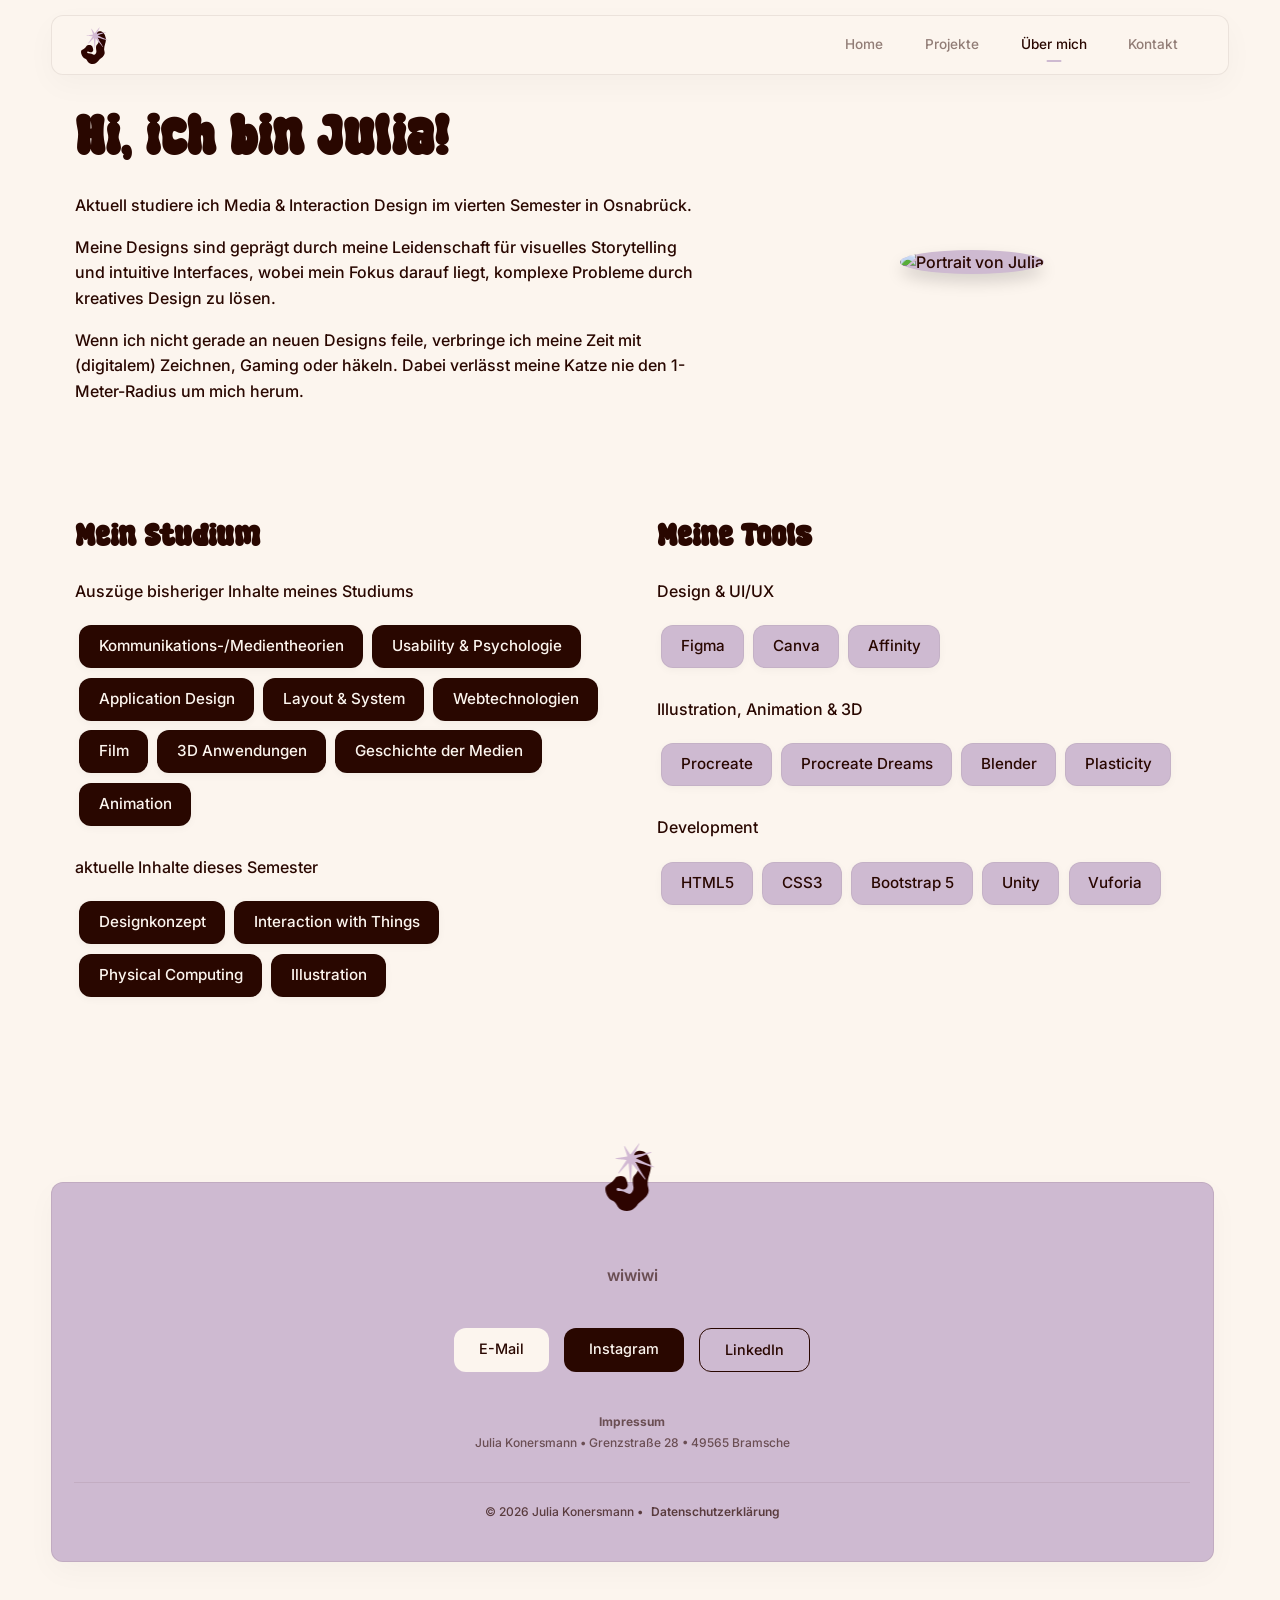
==== about.html @ 95a74a12 "first version portfolio" ====
<!DOCTYPE html>
<html lang="en">

<head>
    <meta charset="UTF-8">
    <meta name="viewport" content="width=device-width, initial-scale=1.0">
    <title>About – Julia</title>
    <link rel="icon" type="image/svg+xml" href="images/logo.svg">
    <link href="https://cdn.jsdelivr.net/npm/bootstrap@5.3.3/dist/css/bootstrap.min.css" rel="stylesheet">
    <link rel="stylesheet" href="css/styles.css">

</head>

<body>

    <nav class="navbar navbar-expand-lg fixed-top">
        <div class="container-fluid">
            <a class="navbar-brand" href="index.html">
                <img src="images/logo.svg" height="50" alt="Logo">
            </a>
            <button class="navbar-toggler" type="button" data-bs-toggle="collapse" data-bs-target="#navmenu">
                <span class="navbar-toggler-icon"></span>
            </button>
            <div class="collapse navbar-collapse" id="navmenu">
                <ul class="navbar-nav ms-auto">
                    <li class="nav-item"><a class="nav-link" href="index.html">Home</a></li>
                    <li class="nav-item"><a class="nav-link" href="projects.html">Projekte</a></li>
                    <li class="nav-item"><a class="nav-link active" href="about.html">Über mich</a></li>
                    <li class="nav-item"><a class="nav-link" href="contact.html">Kontakt</a></li>
                </ul>
            </div>
        </div>
    </nav>

    <section class="container py-5 mt-4">
        <div class="row align-items-center g-5">
            <div class="col-lg-7">
                <h1 class="display-4 mb-4">Hi, ich bin Julia!</h1>
                <p class="lead">Aktuell studiere ich Media & Interaction Design im vierten Semester in Osnabrück.</p>
                <p class="lead">Meine Designs sind geprägt durch meine Leidenschaft für visuelles
                    Storytelling und intuitive Interfaces, wobei mein Fokus darauf liegt, komplexe Probleme durch kreatives
                    Design zu lösen.
                <p class="lead">
                    Wenn ich nicht gerade an neuen Designs feile, verbringe ich meine Zeit mit (digitalem) Zeichnen,
                    Gaming oder
                    häkeln. Dabei verlässt meine Katze nie den 1-Meter-Radius um mich herum.
                </p>
            </div>
            <div class="col-lg-5 text-center">
                <img src="images/profile-placeholder.jpg" alt="Portrait von Julia"
                    class="img-fluid rounded-circle shadow"
                    style="max-width: 300px; aspect-ratio: 1/1; object-fit: cover; background-color: #CEBAD1;">
            </div>
        </div>
    </section>

    <section class="container py-5 mb-5">
        <div class="row g-5">
            <div class="col-lg-6">
                <h2 class="mb-4">Mein Studium</h2>
                <div class="mb-4">
                    <p class="section-description">Auszüge bisheriger Inhalte meines Studiums</p>
                    <div class="d-flex flex-wrap">
                        <span class="study-badge">Kommunikations-/Medientheorien</span>
                        <span class="study-badge">Usability & Psychologie</span>
                        <span class="study-badge">Application Design</span>
                        <span class="study-badge">Layout & System</span>
                        <span class="study-badge">Webtechnologien</span>
                        <span class="study-badge">Film</span>
                        <span class="study-badge">3D Anwendungen</span>
                        <span class="study-badge">Geschichte der Medien</span>
                        <span class="study-badge">Animation</span>
                    </div>
                </div>

                <div class="mb-4">
                    <p class="section-description">aktuelle Inhalte dieses Semester</p>
                    <div class="d-flex flex-wrap">
                        <span class="study-badge">Designkonzept</span>
                        <span class="study-badge">Interaction with Things</span>
                        <span class="study-badge">Physical Computing</span>
                        <span class="study-badge">Illustration</span>
                    </div>
                </div>
            </div>

            <div class="col-lg-6">
                <h2 class="mb-4">Meine Tools</h2>
                <div class="mb-4">
                    <p class="section-description">Design & UI/UX</p>
                    <div class="d-flex flex-wrap">
                        <span class="tool-badge">Figma</span>
                        <span class="tool-badge">Canva</span>
                        <span class="tool-badge">Affinity</span>
                    </div>
                </div>

                <div class="mb-4">
                    <p class="section-description">Illustration, Animation & 3D</p>
                    <div class="d-flex flex-wrap">
                        <span class="tool-badge">Procreate</span>
                        <span class="tool-badge">Procreate Dreams</span>
                        <span class="tool-badge">Blender</span>
                        <span class="tool-badge">Plasticity</span>
                    </div>
                </div>

                <div class="mb-4">
                    <p class="section-description">Development</p>
                    <div class="d-flex flex-wrap">
                        <span class="tool-badge">HTML5</span>
                        <span class="tool-badge">CSS3</span>
                        <span class="tool-badge">Bootstrap 5</span>
                        <span class="tool-badge">Unity</span>
                        <span class="tool-badge">Vuforia</span>
                    </div>
                </div>
            </div>

        </div>
    </section>

    <footer class="site-footer">
        <div class="container text-center">
            <div class="footer-logo-wrapper">
                <img src="images/logo.svg" class="footer-logo" alt="Logo">
            </div>
            <p class="footer-tagline">wiwiwi</p>

            <div class="footer-stamps justify-content-center">
                <a href="#" class="stamp-btn stamp-beige">E-Mail</a>
                <a href="#" class="stamp-btn stamp-dark">Instagram</a>
                <a href="#" class="stamp-btn stamp-outline">LinkedIn</a>
            </div>

            <div class="footer-mini-impressum">
                <p><strong>Impressum</strong></p>
                <p>Julia Konersmann • Grenzstraße 28 • 49565 Bramsche</p>
            </div>

            <div class="footer-info-bar">
                <div class="footer-copyright w-100">
                    © 2026 Julia Konersmann • <a href="datenschutz.html">Datenschutzerklärung</a>
                </div>
            </div>
        </div>
    </footer>

    <script src="https://cdn.jsdelivr.net/npm/bootstrap@5.3.3/dist/js/bootstrap.bundle.min.js"></script>
</body>

</html>
---- css/styles.css ----
/* ==========================================================================
   1. FONTS & UTILITIES
   ========================================================================== */

@font-face {
    font-family: 'Inter';
    src: url("../fonts/Inter/Inter-VariableFont_opsz\,wght.ttf");
    font-display: swap;
}

@font-face {
    font-family: 'Super Fashion';
    src: url("../fonts/SuperFashion.ttf");
    font-display: swap;
}

/* Hilfsklasse für bündige Bilder ohne Verzerrung */
.object-fit-cover {
    object-fit: cover;
}


/* ==========================================================================
   2. BASE & RESET
   ========================================================================== */

html {
    overflow-y: scroll;
    overflow-x: hidden;
    scrollbar-gutter: stable;
}

/* Page Layout: Footer bleibt unten, Grundeinstellungen */
body {
    margin: 0;
    padding: 0;
    padding-top: 30px;
    font-family: 'Inter', sans-serif;
    background-color: #FCF5EE;
    color: #290700;
    font-weight: 500;
    min-height: 100vh;
    display: flex;
    flex-direction: column;
}


/* ==========================================================================
   3. TYPOGRAFIE
   ========================================================================== */

/* Haupt-Überschriften in Super Fashion */
h1,
h2,
.display-3,
.display-4,
.hero-title,
.about-hero h1,
.contact-hero h1,
.projects-header h1 {
    font-family: 'Super Fashion', sans-serif;
    font-weight: 700;
    text-transform: none;
    margin-bottom: 1.5rem;
}

.about-hero h1,
.contact-hero h1,
.projects-header h1 {
    font-size: 3.5rem;
}

.hero-title {
    font-size: 4rem;
}

.hero-subtitle {
    margin-top: 1rem;
}

/* Zwischenüberschriften in Inter */
h3,
h4,
.card-title {
    font-family: 'Inter', sans-serif;
    font-weight: 700;
    margin-top: 1.5rem;
    /* Schön dicker Kontrast */
}

/* Fließtext-Optimierung */
p,
.nav-link {
    font-weight: 500;
    /* Medium statt Regular für den "Bold-Look" */
    line-height: 1.6;
}

/* Lead & Beschreibungen */
.lead,
.section-description {
    font-size: 1rem;
    font-weight: 500;
    line-height: 1.6;
    color: #290700;
    margin-bottom: 1rem;
}

/* Spezielles Styling für den Instagram-Link im Text */
.insta-link {
    color: #290700;
    text-decoration: none;
    font-weight: 700;
    border-bottom: 2px solid #CEBAD1;
    /* Ein dezenter lila Unterstrich */
    transition: all 0.3s ease;
}


/* ==========================================================================
   4. NAVBAR
   ========================================================================== */

/* Schlanke, schwebende Pille (Clean) */
.navbar {
    padding-top: 15px;
    background: none !important;
}

.navbar .container-fluid {
    max-width: 92%;
    background-color: #FCF5EE;
    backdrop-filter: blur(20px);
    -webkit-backdrop-filter: blur(20px);
    border-radius: 12px;
    padding: 0.3rem 1.8rem;
    border: 1px solid rgba(41, 7, 0, 0.08);
    box-shadow: 0 10px 30px rgba(0, 0, 0, 0.03);
}

/* Nav-Links */
.navbar-nav .nav-link {
    font-size: 0.85rem;
    color: #290700 !important;
    opacity: 0.5;
    margin: 0 0.8rem;
    position: relative;
    transition: opacity 0.3s ease;
}

/* Underline Effekt */
.navbar-nav .nav-link::after {
    content: '';
    position: absolute;
    bottom: 2px;
    left: 50%;
    width: 0;
    height: 2px;
    background-color: #CEBAD1;
    transition: all 0.3s ease;
    transform: translateX(-50%);
    border-radius: 10px;
}

.navbar .nav-link:hover::after,
.navbar .nav-link.active::after {
    width: 15px;
}

.navbar .nav-link:hover,
.navbar .nav-link.active {
    opacity: 1;
}

/* Logo Navbar */
.navbar-brand img {
    height: 38px;
    width: auto;
    transition: transform 0.4s cubic-bezier(0.175, 0.885, 0.32, 1.275);
}

.navbar-brand:hover img {
    transform: scale(1.1) rotate(-5deg);
}

/* Mobile Navbar Optimierung */
@media (max-width: 991px) {
    .navbar-toggler {
        border: none;
    }

    .navbar-toggler:focus {
        box-shadow: none;
    }

    .navbar-nav {
        margin-top: 10px;
    }

    .navbar-nav .nav-link {
        text-align: left;
    }

    .navbar-nav .nav-link::after {
        left: 0;
        transform: none;
        /* Hebt das translateX auf */
    }
}


/* ==========================================================================
   5. LAYOUT SECTIONS (Hero & Layouts)
   ========================================================================== */

/* Standard Hero / Full Screen Section */
.hero,
.about-hero,
.contact-hero {
    min-height: 100vh;
    padding-top: 100px;
    display: flex;
    justify-content: center;
    align-items: center;
    margin: 0;
    padding: 0;
}

.hero .container,
.about-hero .container,
.contact-hero .container {
    width: 100%;
    max-width: 1200px;
    padding: 0 20px;
    text-align: center;
}

.hero-animation {
    width: 60%;
    max-width: 60%;
    margin-top: 2rem;
}

/* Hero Video-Text-Side-By-Side */
.hero-vertical-layout {
    min-height: 100vh;
    background-color: #FCF5EE;
    display: flex;
    flex-direction: column;
}

.hero-video-contain {
    width: 100%;
    height: auto;
    max-height: 70vh;
    object-fit: contain;
    border-radius: 20px;
    display: block;
}

.slide-in-right-delayed {
    padding-bottom: 20px;
    /* Richtet den Block optisch an der Videounterkante aus */
}

@media (max-width: 991px) {
    .hero-video-contain {
        max-height: 45vh;
        margin-bottom: 2rem;
    }

    .slide-in-right-delayed {
        padding-bottom: 0;
    }
}


/* ==========================================================================
   6. COMPONENTS (Cards, Badges, Carousel)
   ========================================================================== */

/* --- Project Cards (Standard) --- */
.project-card {
    height: 100%;
    display: flex;
    flex-direction: column;
    background-color: #CEBAD1;
    color: #290700;
    transition: transform 0.3s ease;
    border: none;
    box-shadow: 0 10px 30px rgba(0, 0, 0, 0.05);
    overflow: hidden;
    position: relative;
    border-radius: 12px;
}

.project-card:hover {
    transform: translateY(-10px);
}

.card-image-wrapper {
    position: relative;
    width: 100%;
    padding-top: 0;
    overflow: hidden;
}

.card-image-wrapper img {
    position: absolute;
    top: 0;
    left: 0;
    width: 100%;
    height: 100%;
    object-fit: cover;
    transition: opacity 0.5s ease-in-out;
}

.image-final {
    z-index: 2;
    opacity: 1;
}

.image-sketch {
    z-index: 1;
}

.project-card:hover .image-final {
    opacity: 0;
}

.stretched-link::after {
    position: absolute;
    top: 0;
    right: 0;
    bottom: 0;
    left: 0;
    z-index: 10;
    content: "";
}

/* --- Badges --- */
.tool-badge,
.study-badge {
    font-size: 0.95rem;
    font-weight: 500;
    padding: 0.6em 1.2em;
    margin: 0.3rem;
    display: inline-block;
    border-radius: 12px;
    border: 1px solid rgba(0, 0, 0, 0.05);
    box-shadow: 0 2px 8px rgba(0, 0, 0, 0.04);
    text-decoration: none;
}

.tool-badge {
    background-color: #CEBAD1;
    color: #290700;
}

.study-badge {
    background-color: #290700;
    color: #FCF5EE;
}

/* --- Compact Project Layout --- */
.project-detail-layout {
    background-color: #FCF5EE;
    min-height: 100vh;
}

.video-container-compact {
    max-width: 100%;
    border-radius: 20px;
    overflow: hidden;
    box-shadow: 0 10px 30px rgba(0, 0, 0, 0.05);
}

.process-side-img {
    transition: transform 0.3s ease;
}

.process-side-img img {
    display: block;
}

/* --- Carousel --- */
.carousel-fixed-height {
    height: 550px;
}

.carousel-indicators [data-bs-target] {
    width: 10px;
    height: 10px;
    border-radius: 50%;
    background-color: #fff;
    border: 1px solid rgba(0, 0, 0, 0.2);
    margin: 0 4px;
}

.carousel-control-prev,
.carousel-control-next {
    width: 10%;
    /* Schmalere Klickbereiche */
}

#designCarousel .carousel-inner {
    height: 100%;
    background-image: url("../images/readingBackground.png");
    background-size: cover;
    background-position: center;
    background-repeat: no-repeat;
    background-color: transparent;
}

.carousel-item img {
    height: 100% !important;
    object-fit: cover;
}

#carouselTextDisplay {
    transition: opacity 0.3s ease-in-out;
    min-height: 80px;
}

/* Carousel & Side Images Mobile Optimierung */
@media (max-width: 991.98px)
{
    .col-lg-5 .carousel-fixed-height {
        height: auto !important;;
    }

    .process-side-img {
        height: 350px !important;
        width: 100%;
    }

    #designCarousel {
        height: 350px !important;
        margin-bottom: 10px;
    }

    .process-side-img {
        height: 250px;
    }
}


/* ==========================================================================
   7. BENTO BOX GRID SYSTEM
   ========================================================================== */

.bento-grid {
    display: grid;
    grid-template-columns: repeat(4, 1fr);
    grid-auto-rows: 280px;
    gap: 1.5rem;
    grid-auto-flow: dense;
}

.bento-item .project-card {
    height: 100%;
    display: flex;
    flex-direction: column;
}

/* Slim Text Boxes */
.bento-item .card-body {
    flex: 0 0 75px !important;
    padding: 8px 15px !important;
    display: flex;
    flex-direction: column;
    justify-content: center;
    background-color: #CEBAD1;
    overflow: hidden;
}

.bento-item .card-title {
    font-family: 'Inter', sans-serif;
    font-weight: 700;
    font-size: 0.95rem;
    color: #290700;
    margin: 0 !important;
    line-height: 1.2;
}

.bento-item .card-text {
    font-family: 'Inter', sans-serif;
    font-size: 0.85rem !important;
    font-weight: 500 !important;
    line-height: 1.2 !important;
    color: #290700 !important;
    margin: 0 !important;
    white-space: nowrap;
    overflow: hidden;
    text-overflow: ellipsis;
}

.bento-item .card-image-wrapper {
    padding-top: 0 !important;
    flex-grow: 1;
    position: relative;
    width: 100%;
}

.bento-item .card-image-wrapper img {
    position: absolute;
    top: 0;
    left: 0;
    width: 100%;
    height: 100%;
    object-fit: cover;
}

/* Bento Größen */
.bento-large {
    grid-column: span 2;
    grid-row: span 2;
}

.bento-wide {
    grid-column: span 2;
    grid-row: span 1;
}

.bento-tall {
    grid-column: span 1;
    grid-row: span 2;
}

/* Doodle Boxen */
/* Bento Pattern Boxen (ersetzt die Doodle Boxen) */
.bento-pattern {
    background-color: transparent;
    /* Dein neues, großes Bild */
    background-image: url('../images/doodlesHUGE.png');
    
    /* FIXIERT das Bild am Viewport (das Fenster-Gefühl) */
    background-attachment: fixed;
    
    /* SORGT DAFÜR, dass das Bild den kompletten Hintergrund ausfüllt */
    background-size: cover; 
    
    /* KEINE WIEDERHOLUNG */
    background-repeat: no-repeat;
    
    /* Positionierung */
    background-position: center center;

    border-radius: 12px;
    border: none !important;
}

/* Pixel-Art Schärfe-Einstellungen */ 
.pixel-art-img {
    image-rendering: pixelated;     /* Scharfe Kanten für Chrome, Edge, Safari */
    image-rendering: crisp-edges;    /* Scharfe Kanten für Firefox */
}

/* Bento Responsive (Tablet & Handy) */
@media (max-width: 991px) {
    .bento-grid {
        grid-template-columns: repeat(2, 1fr);
        grid-auto-rows: 250px;
        gap: 1rem;
    }

    .bento-wide {
        grid-column: span 2;
    }
}

@media (max-width: 767px) {
    .bento-grid {
        grid-template-columns: 1fr;
        grid-auto-rows: auto;
        gap: 1.5rem;
    }

    .bento-large,
    .bento-wide,
    .bento-tall {
        grid-column: span 1 !important;
        grid-row: auto !important;
    }

    .bento-item {
        height: 400px;
    }

    .bento-item .project-card {
        height: 100%;
        display: flex;
        flex-direction: column;
    }

    .bento-item .card-image-wrapper {
        flex: 1;
        min-height: 325px;
        position: relative;
    }

    .bento-item .card-body {
        flex: 0 0 75px !important;
    }

    .bento-doodle {
        height: 200px !important;
        min-height: 200px;
    }
}


/* ==========================================================================
   8. FOOTER
   ========================================================================== */

.site-footer {
    width: 92%;
    margin: 60px auto 40px auto;
    background-color: #CEBAD1;
    padding: 80px 0 40px;
    color: #290700;
    border-radius: 12px;
    border: 1px solid rgba(41, 7, 0, 0.08);
    box-shadow: 0 10px 30px rgba(0, 0, 0, 0.03);
    position: relative;
    display: block;
}

/* Footer Logo Wrapper (mit Perspektive für Rendering) */
.footer-logo-wrapper {
    position: absolute;
    top: 0;
    left: 50%;
    transform: translate(-50%, -60%);
    z-index: 10;
}

.footer-logo {
    height: 70px;
    width: auto;
    transition: transform 0.4s cubic-bezier(0.175, 0.885, 0.32, 1.275), filter 0s;
    will-change: transform;
}

.footer-logo:hover {
    transform: scale(1.1) rotate(-5deg);
}

.footer-tagline {
    font-weight: 600;
    opacity: 0.6;
    margin-bottom: 40px;
}

.footer-stamps {
    display: flex;
    justify-content: center;
    gap: 15px;
    /* Duplikat aufgelöst */
    margin-bottom: 40px;
}

.stamp-btn {
    padding: 10px 25px;
    font-weight: 500;
    text-decoration: none;
    font-size: 0.9rem;
    transition: transform 0.3s ease;
    border-radius: 12px;
}

.stamp-btn:hover {
    transform: translateY(-3px);
}

.stamp-beige {
    background-color: #FCF5EE;
    color: #290700;
}

.stamp-dark {
    background-color: #290700;
    color: #FCF5EE;
}

.stamp-outline {
    border: 1.5px solid #290700;
    color: #290700;
}

.footer-mini-impressum {
    font-size: 0.75rem;
    opacity: 0.6;
    margin-bottom: 30px;
    line-height: 1.4;
}

.footer-mini-impressum p {
    margin-bottom: 2px;
}

.footer-address p {
    font-size: 0.9rem;
    margin-bottom: 0;
    font-weight: 500;
}

.footer-address a:hover {
    opacity: 1 !important;
}

.footer-info-bar {
    border-top: 1px solid rgba(41, 7, 0, 0.1);
    padding-top: 20px;
    font-size: 0.75rem;
    opacity: 0.7;
    display: flex;
    justify-content: center;
}

.footer-info-bar a,
.footer-legal a {
    color: #290700;
    text-decoration: none;
    font-weight: 600;
}

.footer-info-bar a {
    margin-left: 5px;
}

.footer-legal a {
    margin-left: 15px;
}

.footer-info-bar a:hover {
    text-decoration: underline;
}

.status-dot {
    width: 8px;
    height: 8px;
    background-color: #28a745;
    border-radius: 50%;
    display: inline-block;
    margin-right: 5px;
    animation: pulse 2s infinite;
}


/* ==========================================================================
   9. ANIMATIONS & KEYFRAMES
   ========================================================================== */

.slide-in-left {
    animation: slideInLeft 1.2s cubic-bezier(0.16, 1, 0.3, 1) 0.2s both;
}

.slide-in-right-delayed {
    animation: slideInRight 1.2s cubic-bezier(0.16, 1, 0.3, 1) 0.8s both;
}

@keyframes slideInLeft {
    0% {
        transform: translateX(-30px);
        opacity: 0;
    }

    100% {
        transform: translateX(0);
        opacity: 1;
    }
}

@keyframes slideInRight {
    0% {
        transform: translateX(30px);
        opacity: 0;
    }

    100% {
        transform: translateX(0);
        opacity: 1;
    }
}

@keyframes pulse {
    0% {
        transform: scale(0.95);
        box-shadow: 0 0 0 0 rgba(40, 167, 69, 0.5);
    }

    70% {
        transform: scale(1);
        box-shadow: 0 0 0 5px rgba(40, 167, 69, 0);
    }

    100% {
        transform: scale(0.95);
        box-shadow: 0 0 0 0 rgba(40, 167, 69, 0);
    }
}
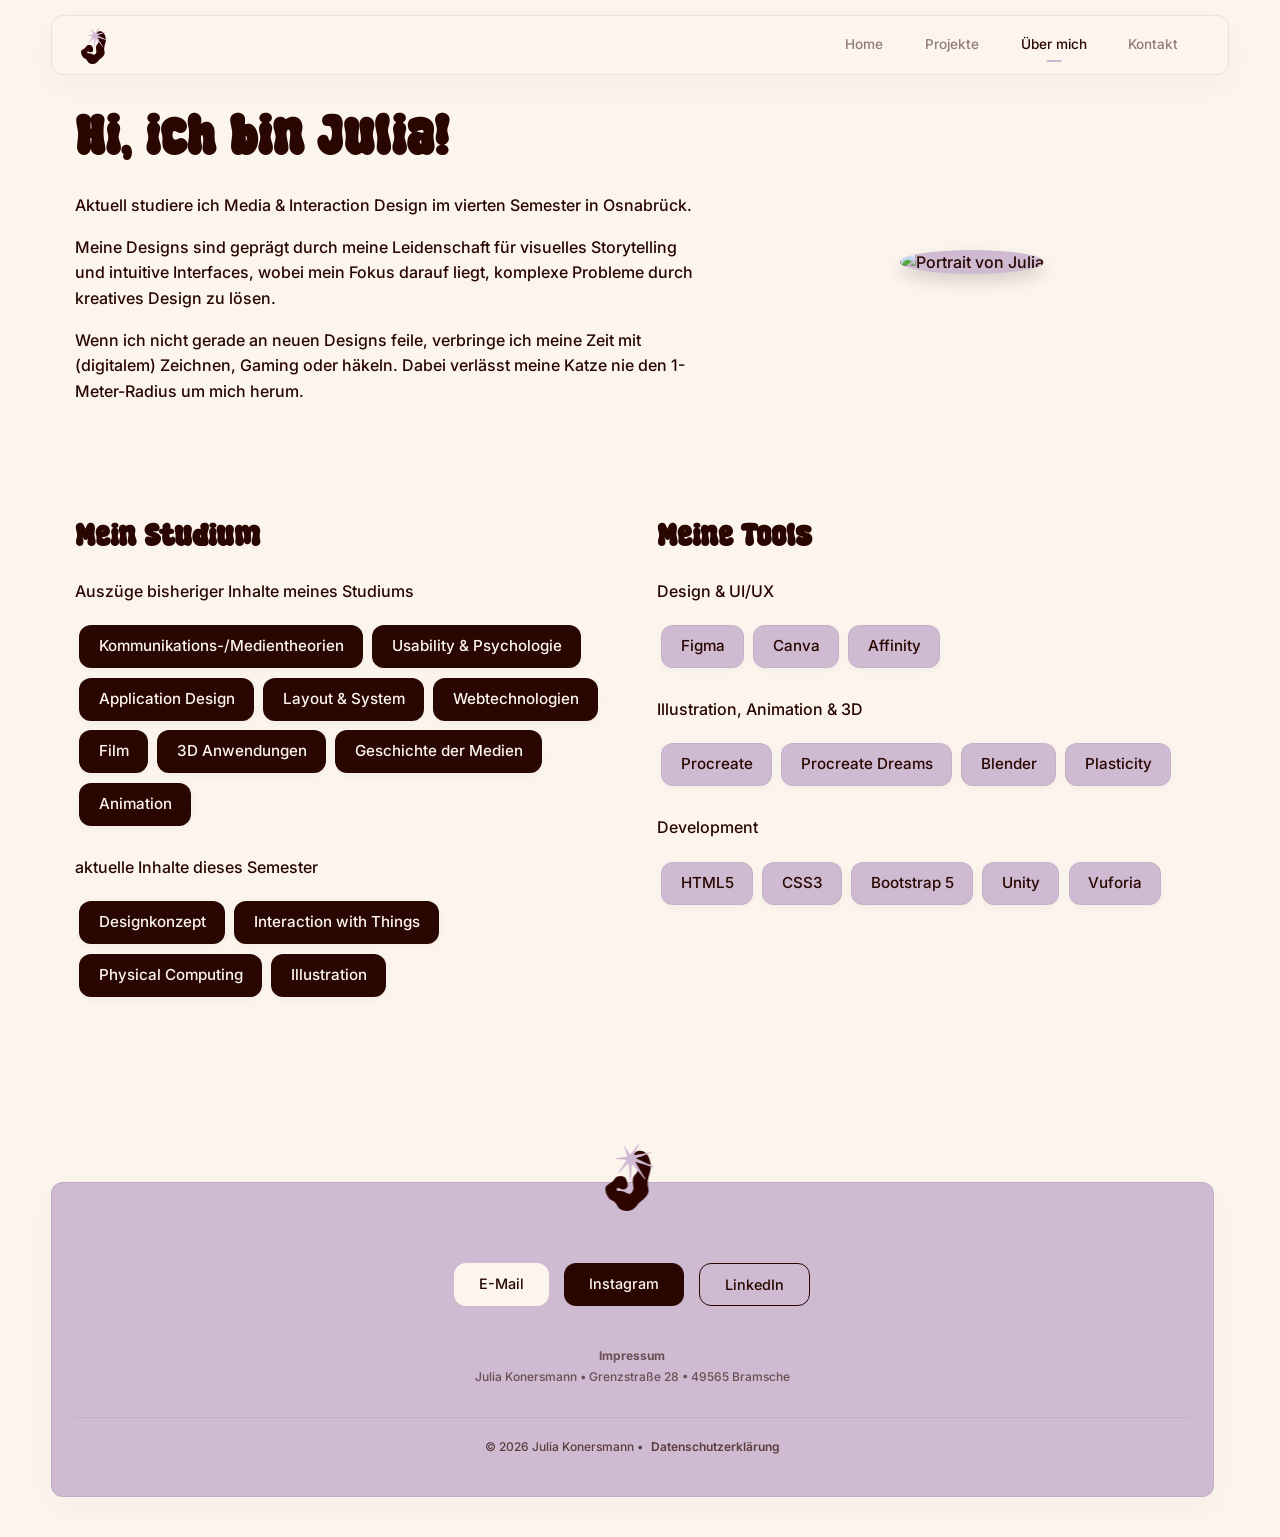
==== commit 981ff6e1: "wiwiwi rausgenommen" ====
--- a/about.html
+++ b/about.html
@@ -125,7 +125,6 @@
             <div class="footer-logo-wrapper">
                 <img src="images/logo.svg" class="footer-logo" alt="Logo">
             </div>
-            <p class="footer-tagline">wiwiwi</p>
 
             <div class="footer-stamps justify-content-center">
                 <a href="#" class="stamp-btn stamp-beige">E-Mail</a>
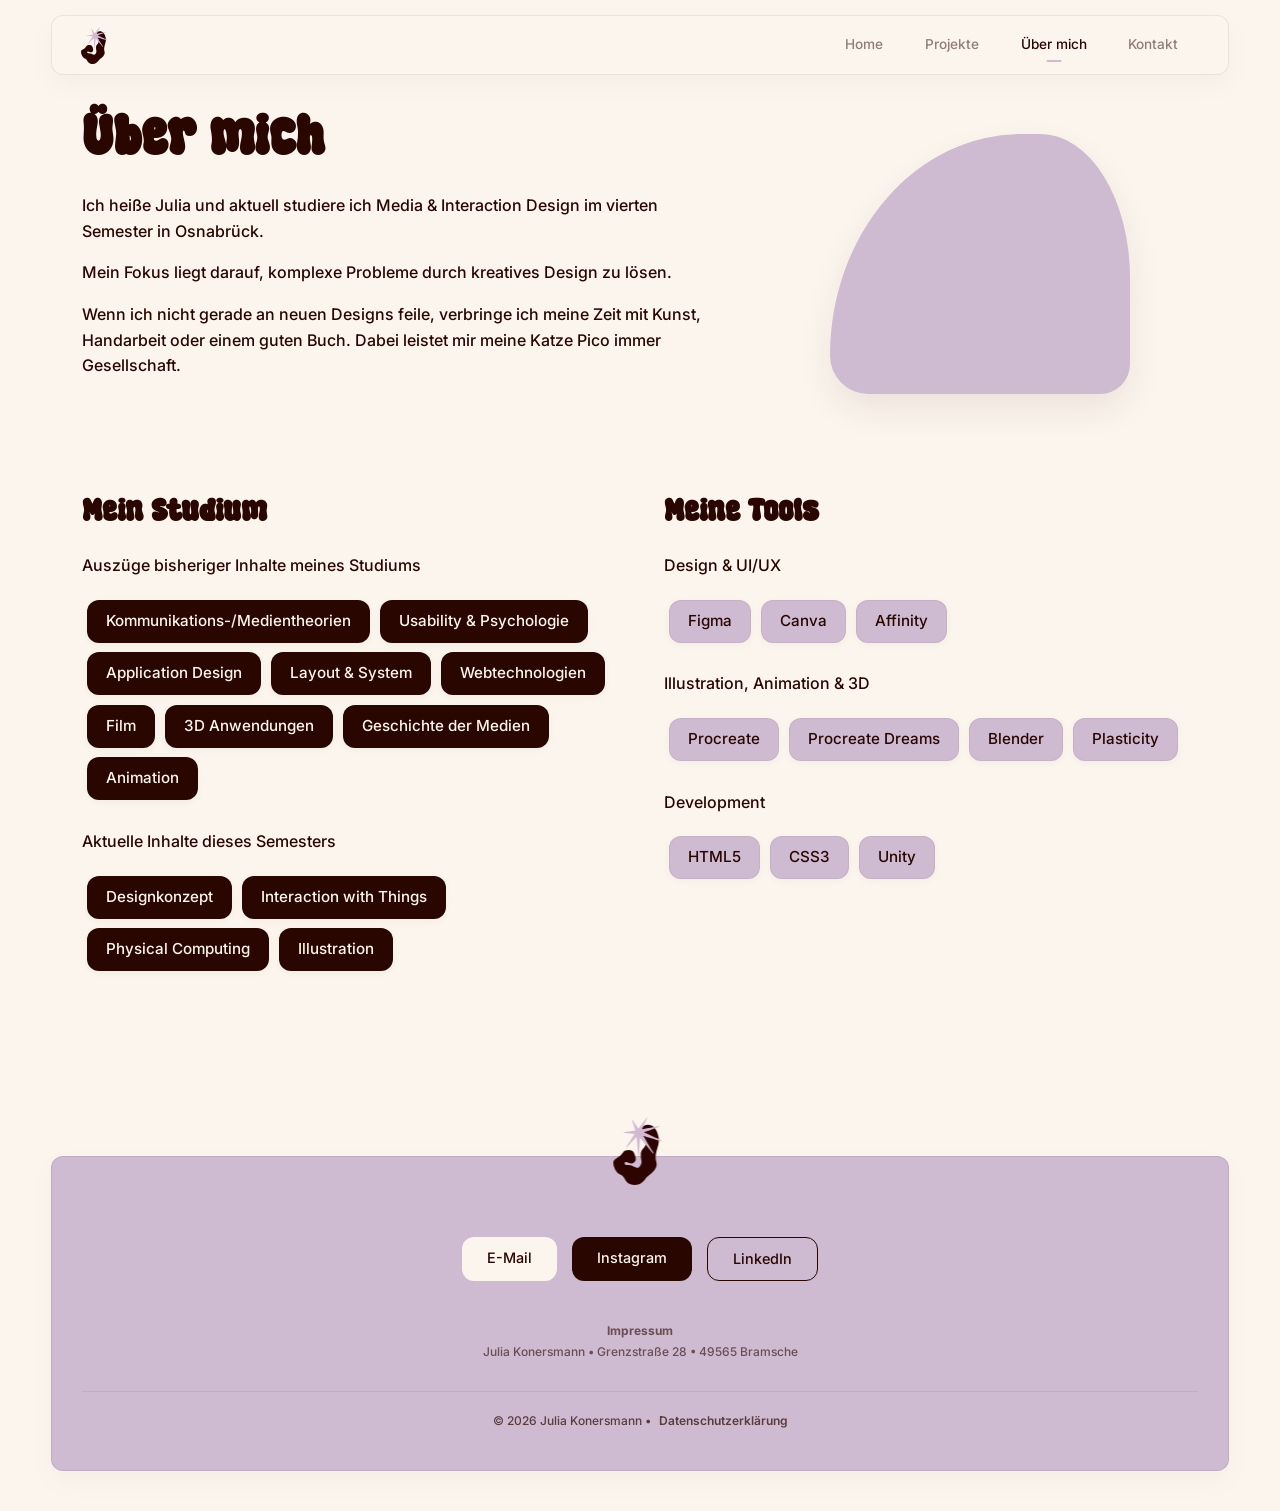
==== commit 32f9ae0c: "höhe text about tab" ====
--- a/about.html
+++ b/about.html
@@ -1,10 +1,10 @@
 <!DOCTYPE html>
-<html lang="en">
+<html lang="de">
 
 <head>
     <meta charset="UTF-8">
     <meta name="viewport" content="width=device-width, initial-scale=1.0">
-    <title>About – Julia</title>
+    <title>Über mich</title>
     <link rel="icon" type="image/svg+xml" href="images/logo.svg">
     <link href="https://cdn.jsdelivr.net/npm/bootstrap@5.3.3/dist/css/bootstrap.min.css" rel="stylesheet">
     <link rel="stylesheet" href="css/styles.css">
@@ -34,23 +34,24 @@
 
     <section class="container py-5 mt-4">
         <div class="row align-items-center g-5">
-            <div class="col-lg-7">
-                <h1 class="display-4 mb-4">Hi, ich bin Julia!</h1>
-                <p class="lead">Aktuell studiere ich Media & Interaction Design im vierten Semester in Osnabrück.</p>
-                <p class="lead">Meine Designs sind geprägt durch meine Leidenschaft für visuelles
-                    Storytelling und intuitive Interfaces, wobei mein Fokus darauf liegt, komplexe Probleme durch kreatives
-                    Design zu lösen.
+            
+            <div class="col-lg-7 align-self-start">
+                <h1 class="display-4 mb-4">Über mich</h1>
+                <p class="lead">Ich heiße Julia und aktuell studiere ich Media & Interaction Design im vierten Semester in Osnabrück.</p>
+                <p class="lead">Mein Fokus liegt darauf, komplexe Probleme durch kreatives Design zu lösen.</p>
                 <p class="lead">
-                    Wenn ich nicht gerade an neuen Designs feile, verbringe ich meine Zeit mit (digitalem) Zeichnen,
-                    Gaming oder
-                    häkeln. Dabei verlässt meine Katze nie den 1-Meter-Radius um mich herum.
+                    Wenn ich nicht gerade an neuen Designs feile, verbringe ich meine Zeit mit Kunst,
+                    Handarbeit oder einem guten Buch. Dabei leistet mir meine Katze Pico immer Gesellschaft.
                 </p>
             </div>
-            <div class="col-lg-5 text-center">
-                <img src="images/profile-placeholder.jpg" alt="Portrait von Julia"
-                    class="img-fluid rounded-circle shadow"
-                    style="max-width: 300px; aspect-ratio: 1/1; object-fit: cover; background-color: #CEBAD1;">
+    
+            <div class="col-lg-5 d-flex justify-content-center align-items-end">
+                <div class="about-portrait-popout">
+                    <img src="images/portrait02.png" alt="Portrait Hover" class="portrait-hover">
+                    <img src="images/portrait01.png" alt="Portrait Default" class="portrait-default">
+                </div>
             </div>
+    
         </div>
     </section>
 
@@ -74,7 +75,7 @@
                 </div>
 
                 <div class="mb-4">
-                    <p class="section-description">aktuelle Inhalte dieses Semester</p>
+                    <p class="section-description">Aktuelle Inhalte dieses Semesters</p>
                     <div class="d-flex flex-wrap">
                         <span class="study-badge">Designkonzept</span>
                         <span class="study-badge">Interaction with Things</span>
@@ -110,9 +111,7 @@
                     <div class="d-flex flex-wrap">
                         <span class="tool-badge">HTML5</span>
                         <span class="tool-badge">CSS3</span>
-                        <span class="tool-badge">Bootstrap 5</span>
                         <span class="tool-badge">Unity</span>
-                        <span class="tool-badge">Vuforia</span>
                     </div>
                 </div>
             </div>
@@ -139,7 +138,10 @@
 
             <div class="footer-info-bar">
                 <div class="footer-copyright w-100">
-                    © 2026 Julia Konersmann • <a href="datenschutz.html">Datenschutzerklärung</a>
+                    © 2026 Julia Konersmann •
+                    <a href="documents/datenschutzerklaerung.pdf" target="_blank" rel="noopener noreferrer">
+                        Datenschutzerklärung
+                    </a>
                 </div>
             </div>
         </div>
--- a/css/styles.css
+++ b/css/styles.css
@@ -1,8 +1,12 @@
 /* ==========================================================================
-   1. FONTS & UTILITIES
-   ========================================================================== */
-
-@font-face {
+   PORTFOLIO JULIA - HAUPT-STYLESHEET
+   ========================================================================== */
+
+/* ==========================================================================
+   1. SCHRIFTEN & UTILITIES
+   ========================================================================== */
+
+   @font-face {
     font-family: 'Inter';
     src: url("../fonts/Inter/Inter-VariableFont_opsz\,wght.ttf");
     font-display: swap;
@@ -14,23 +18,21 @@
     font-display: swap;
 }
 
-/* Hilfsklasse für bündige Bilder ohne Verzerrung */
 .object-fit-cover {
     object-fit: cover;
 }
 
 
 /* ==========================================================================
-   2. BASE & RESET
+   2. BASIS-EINSTELLUNGEN & RESET
    ========================================================================== */
 
 html {
     overflow-y: scroll;
     overflow-x: hidden;
-    scrollbar-gutter: stable;
-}
-
-/* Page Layout: Footer bleibt unten, Grundeinstellungen */
+    width: 100%;
+}
+
 body {
     margin: 0;
     padding: 0;
@@ -42,6 +44,8 @@
     min-height: 100vh;
     display: flex;
     flex-direction: column;
+    overflow-x: hidden;
+    width: 100%;
 }
 
 
@@ -49,24 +53,15 @@
    3. TYPOGRAFIE
    ========================================================================== */
 
-/* Haupt-Überschriften in Super Fashion */
-h1,
-h2,
-.display-3,
-.display-4,
-.hero-title,
-.about-hero h1,
-.contact-hero h1,
-.projects-header h1 {
+h1, h2, .display-3, .display-4, .hero-title,
+.about-hero h1, .contact-hero h1, .projects-header h1 {
     font-family: 'Super Fashion', sans-serif;
     font-weight: 700;
     text-transform: none;
     margin-bottom: 1.5rem;
 }
 
-.about-hero h1,
-.contact-hero h1,
-.projects-header h1 {
+.about-hero h1, .contact-hero h1, .projects-header h1 {
     font-size: 3.5rem;
 }
 
@@ -78,27 +73,18 @@
     margin-top: 1rem;
 }
 
-/* Zwischenüberschriften in Inter */
-h3,
-h4,
-.card-title {
+h3, h4, .card-title {
     font-family: 'Inter', sans-serif;
     font-weight: 700;
     margin-top: 1.5rem;
-    /* Schön dicker Kontrast */
-}
-
-/* Fließtext-Optimierung */
-p,
-.nav-link {
+}
+
+p, .nav-link {
     font-weight: 500;
-    /* Medium statt Regular für den "Bold-Look" */
     line-height: 1.6;
 }
 
-/* Lead & Beschreibungen */
-.lead,
-.section-description {
+.lead, .section-description {
     font-size: 1rem;
     font-weight: 500;
     line-height: 1.6;
@@ -106,22 +92,19 @@
     margin-bottom: 1rem;
 }
 
-/* Spezielles Styling für den Instagram-Link im Text */
 .insta-link {
     color: #290700;
     text-decoration: none;
     font-weight: 700;
     border-bottom: 2px solid #CEBAD1;
-    /* Ein dezenter lila Unterstrich */
     transition: all 0.3s ease;
 }
 
 
 /* ==========================================================================
-   4. NAVBAR
-   ========================================================================== */
-
-/* Schlanke, schwebende Pille (Clean) */
+   4. NAVIGATION (NAVBAR)
+   ========================================================================== */
+
 .navbar {
     padding-top: 15px;
     background: none !important;
@@ -138,7 +121,6 @@
     box-shadow: 0 10px 30px rgba(0, 0, 0, 0.03);
 }
 
-/* Nav-Links */
 .navbar-nav .nav-link {
     font-size: 0.85rem;
     color: #290700 !important;
@@ -148,7 +130,6 @@
     transition: opacity 0.3s ease;
 }
 
-/* Underline Effekt */
 .navbar-nav .nav-link::after {
     content: '';
     position: absolute;
@@ -172,7 +153,6 @@
     opacity: 1;
 }
 
-/* Logo Navbar */
 .navbar-brand img {
     height: 38px;
     width: auto;
@@ -183,40 +163,12 @@
     transform: scale(1.1) rotate(-5deg);
 }
 
-/* Mobile Navbar Optimierung */
-@media (max-width: 991px) {
-    .navbar-toggler {
-        border: none;
-    }
-
-    .navbar-toggler:focus {
-        box-shadow: none;
-    }
-
-    .navbar-nav {
-        margin-top: 10px;
-    }
-
-    .navbar-nav .nav-link {
-        text-align: left;
-    }
-
-    .navbar-nav .nav-link::after {
-        left: 0;
-        transform: none;
-        /* Hebt das translateX auf */
-    }
-}
-
-
-/* ==========================================================================
-   5. LAYOUT SECTIONS (Hero & Layouts)
-   ========================================================================== */
-
-/* Standard Hero / Full Screen Section */
-.hero,
-.about-hero,
-.contact-hero {
+
+/* ==========================================================================
+   5. LAYOUT-BEREICHE (HERO & SECTIONS)
+   ========================================================================== */
+
+.hero, .about-hero, .contact-hero {
     min-height: 100vh;
     padding-top: 100px;
     display: flex;
@@ -226,22 +178,13 @@
     padding: 0;
 }
 
-.hero .container,
-.about-hero .container,
-.contact-hero .container {
+.hero .container, .about-hero .container, .contact-hero .container {
     width: 100%;
     max-width: 1200px;
     padding: 0 20px;
     text-align: center;
 }
 
-.hero-animation {
-    width: 60%;
-    max-width: 60%;
-    margin-top: 2rem;
-}
-
-/* Hero Video-Text-Side-By-Side */
 .hero-vertical-layout {
     min-height: 100vh;
     background-color: #FCF5EE;
@@ -256,30 +199,26 @@
     object-fit: contain;
     border-radius: 20px;
     display: block;
+    background-color: #FCF5EE;
+}
+
+.hero-animation {
+    width: 100%;
+    height: auto;
+    margin: 2rem auto 0 auto;
+    background-color: #FCF5EE;
 }
 
 .slide-in-right-delayed {
     padding-bottom: 20px;
-    /* Richtet den Block optisch an der Videounterkante aus */
-}
-
-@media (max-width: 991px) {
-    .hero-video-contain {
-        max-height: 45vh;
-        margin-bottom: 2rem;
-    }
-
-    .slide-in-right-delayed {
-        padding-bottom: 0;
-    }
-}
-
-
-/* ==========================================================================
-   6. COMPONENTS (Cards, Badges, Carousel)
-   ========================================================================== */
-
-/* --- Project Cards (Standard) --- */
+}
+
+
+/* ==========================================================================
+   6. KOMPONENTEN & UNIFORMES PROJEKT-GALERIE-SYSTEM
+   ========================================================================== */
+
+/* Projekt-Karten (Übersicht) */
 .project-card {
     height: 100%;
     display: flex;
@@ -307,40 +246,24 @@
 
 .card-image-wrapper img {
     position: absolute;
-    top: 0;
-    left: 0;
-    width: 100%;
-    height: 100%;
+    top: 0; left: 0; width: 100%; height: 100%;
     object-fit: cover;
     transition: opacity 0.5s ease-in-out;
 }
 
-.image-final {
-    z-index: 2;
-    opacity: 1;
-}
-
-.image-sketch {
-    z-index: 1;
-}
-
-.project-card:hover .image-final {
-    opacity: 0;
-}
+.image-final { z-index: 2; opacity: 1; }
+.image-sketch { z-index: 1; }
+.project-card:hover .image-final { opacity: 0; }
 
 .stretched-link::after {
     position: absolute;
-    top: 0;
-    right: 0;
-    bottom: 0;
-    left: 0;
+    top: 0; right: 0; bottom: 0; left: 0;
     z-index: 10;
     content: "";
 }
 
-/* --- Badges --- */
-.tool-badge,
-.study-badge {
+/* Badges / Stempel */
+.tool-badge, .study-badge {
     font-size: 0.95rem;
     font-weight: 500;
     padding: 0.6em 1.2em;
@@ -352,42 +275,49 @@
     text-decoration: none;
 }
 
-.tool-badge {
-    background-color: #CEBAD1;
-    color: #290700;
-}
-
-.study-badge {
-    background-color: #290700;
-    color: #FCF5EE;
-}
-
-/* --- Compact Project Layout --- */
+.tool-badge { background-color: #CEBAD1; color: #290700; }
+.study-badge { background-color: #290700; color: #FCF5EE; }
+
+/* --- DAS UNUMSTÖSSLICHE PROJEKT-GALERIE-SYSTEM (550px Desktop) --- */
 .project-detail-layout {
     background-color: #FCF5EE;
     min-height: 100vh;
 }
 
-.video-container-compact {
-    max-width: 100%;
-    border-radius: 20px;
-    overflow: hidden;
-    box-shadow: 0 10px 30px rgba(0, 0, 0, 0.05);
-}
-
-.process-side-img {
-    transition: transform 0.3s ease;
-}
-
+@media (min-width: 992px) {
+    /* ÄNDERUNG: Die feste Höhe wird von der Row auf die Spalten übertragen */
+    .detail-gallery-row .col-carousel,
+    .detail-gallery-row .col-images {
+        height: 550px !important;
+    }
+    .detail-gallery-container {
+        height: 100% !important;
+        width: 100%;
+    }
+    .side-image-stack {
+        display: flex;
+        flex-direction: column;
+        height: 100% !important;
+    }
+    .side-image-stack .process-side-img {
+        flex: 1 1 0%;
+        height: 0; /* Erzwingt absolut perfektes 50/50-Splitting */
+    }
+}
+
+/* Generelle Medien-Abdeckung innerhalb der Galerie */
+.detail-gallery-container video,
+.detail-gallery-container .carousel,
+.detail-gallery-container .carousel-inner,
+.detail-gallery-container .carousel-item,
+.detail-gallery-container .carousel-item img,
 .process-side-img img {
-    display: block;
-}
-
-/* --- Carousel --- */
-.carousel-fixed-height {
-    height: 550px;
-}
-
+    width: 100% !important;
+    height: 100% !important;
+    object-fit: cover !important;
+}
+
+/* Karussell-Spezifika */
 .carousel-indicators [data-bs-target] {
     width: 10px;
     height: 10px;
@@ -397,14 +327,23 @@
     margin: 0 4px;
 }
 
-.carousel-control-prev,
-.carousel-control-next {
+.carousel-control-prev, .carousel-control-next {
     width: 10%;
-    /* Schmalere Klickbereiche */
+    opacity: 0.7;
+    transition: opacity 0.2s ease-in-out;
+}
+
+.carousel-control-prev:hover, .carousel-control-next:hover {
+    opacity: 1;
+}
+
+.carousel-control-prev-icon, .carousel-control-next-icon {
+    width: 2.5rem;
+    height: 2.5rem;
+    filter: drop-shadow(0px 2px 5px rgba(0, 0, 0, 0.6)) drop-shadow(0px 1px 2px rgba(0, 0, 0, 0.8));
 }
 
 #designCarousel .carousel-inner {
-    height: 100%;
     background-image: url("../images/readingBackground.png");
     background-size: cover;
     background-position: center;
@@ -412,38 +351,85 @@
     background-color: transparent;
 }
 
-.carousel-item img {
-    height: 100% !important;
-    object-fit: cover;
-}
-
 #carouselTextDisplay {
     transition: opacity 0.3s ease-in-out;
     min-height: 80px;
-}
-
-/* Carousel & Side Images Mobile Optimierung */
-@media (max-width: 991.98px)
-{
-    .col-lg-5 .carousel-fixed-height {
-        height: auto !important;;
-    }
-
-    .process-side-img {
-        height: 350px !important;
-        width: 100%;
-    }
-
-    #designCarousel {
-        height: 350px !important;
-        margin-bottom: 10px;
-    }
-
-    .process-side-img {
-        height: 250px;
-    }
-}
-
+    color: #290700;
+    font-size: 1.1rem;
+    line-height: 1.6;
+}
+
+/* ==========================================================================
+   PORTRAIT POP-OUT SYSTEM (ZERO-GRAVITY LAYOUT)
+   ========================================================================== */
+
+   .about-portrait-popout {
+    position: relative;
+    width: 300px;
+    /* HIER DIE RETTUNG: Nur noch 260px strukturelle Höhe (Größe des lila Blobs).
+       Dadurch wird kein Platz mehr nach oben hin für den Text blockiert! */
+    height: 260px; 
+    margin-top: 2rem;
+}
+
+/* Der lila Hintergrund füllt jetzt einfach zu 100% den Container aus */
+.about-portrait-popout::before {
+    content: '';
+    position: absolute;
+    top: 0;
+    left: 0;
+    width: 100%;
+    height: 100%; /* Nutzt die 260px perfekt aus */
+    background-color: #CEBAD1;
+    
+    /* Perfekt runde Ecken an der Unterkante */
+    border-radius: 75% 35% 35px 45px / 100% 65% 35px 45px;
+    
+    z-index: 1;
+    box-shadow: 0 15px 35px rgba(41, 7, 0, 0.08);
+    transition: border-radius 0.6s cubic-bezier(0.34, 1.56, 0.64, 1);
+}
+
+/* Bild-Styling: Das Bild darf nun offiziell nach oben "ausbrechen" */
+.about-portrait-popout img {
+    position: absolute;
+    bottom: 0;
+    left: 0;
+    width: 100%;
+    /* Das Bild behält seine volle Höhe von 350px. Da es absolut positioniert ist, 
+       nimmt der Kopf oben keinen Platz im Layout weg (0px Auswirkung auf den Text!) */
+    height: 350px; 
+    object-fit: contain;
+    object-position: bottom center;
+    z-index: 2;
+}
+
+/* --- AB HIER BLEIBT ALLES GLEICH --- */
+
+.portrait-default {
+    z-index: 4;
+    opacity: 1;
+}
+
+.portrait-hover {
+    z-index: 3;
+    opacity: 0;
+}
+
+/* --- HOVER EFFEKTE --- */
+
+.about-portrait-popout:hover .portrait-default {
+    opacity: 0;
+}
+
+.about-portrait-popout:hover .portrait-hover {
+    opacity: 1;
+}
+
+.about-portrait-popout:hover::before {
+    border-radius: 35% 75% 45px 35px / 65% 100% 45px 35px;
+    box-shadow: 0 15px 40px rgba(41, 7, 0, 0.1); 
+}
 
 /* ==========================================================================
    7. BENTO BOX GRID SYSTEM
@@ -463,7 +449,6 @@
     flex-direction: column;
 }
 
-/* Slim Text Boxes */
 .bento-item .card-body {
     flex: 0 0 75px !important;
     padding: 8px 15px !important;
@@ -504,109 +489,31 @@
 
 .bento-item .card-image-wrapper img {
     position: absolute;
-    top: 0;
-    left: 0;
-    width: 100%;
-    height: 100%;
+    top: 0; left: 0; width: 100%; height: 100%;
     object-fit: cover;
 }
 
-/* Bento Größen */
-.bento-large {
-    grid-column: span 2;
-    grid-row: span 2;
-}
-
-.bento-wide {
-    grid-column: span 2;
-    grid-row: span 1;
-}
-
-.bento-tall {
-    grid-column: span 1;
-    grid-row: span 2;
-}
-
-/* Doodle Boxen */
-/* Bento Pattern Boxen (ersetzt die Doodle Boxen) */
+.bento-large { grid-column: span 2; grid-row: span 2; }
+.bento-wide  { grid-column: span 2; grid-row: span 1; }
+.bento-tall  { grid-column: span 1; grid-row: span 2; }
+
 .bento-pattern {
     background-color: transparent;
-    /* Dein neues, großes Bild */
-    background-image: url('../images/doodlesHUGE.png');
-    
-    /* FIXIERT das Bild am Viewport (das Fenster-Gefühl) */
-    background-attachment: fixed;
-    
-    /* SORGT DAFÜR, dass das Bild den kompletten Hintergrund ausfüllt */
-    background-size: cover; 
-    
-    /* KEINE WIEDERHOLUNG */
+    background-image: url('../images/doodlesLines.png');
+    background-attachment: scroll;
+    background-size: 800px auto;
     background-repeat: no-repeat;
-    
-    /* Positionierung */
-    background-position: center center;
-
     border-radius: 12px;
     border: none !important;
 }
 
-/* Pixel-Art Schärfe-Einstellungen */ 
+.box-top    { background-position: top center; }
+.box-middle { background-position: center center; }
+.box-bottom { background-position: bottom center; }
+
 .pixel-art-img {
-    image-rendering: pixelated;     /* Scharfe Kanten für Chrome, Edge, Safari */
-    image-rendering: crisp-edges;    /* Scharfe Kanten für Firefox */
-}
-
-/* Bento Responsive (Tablet & Handy) */
-@media (max-width: 991px) {
-    .bento-grid {
-        grid-template-columns: repeat(2, 1fr);
-        grid-auto-rows: 250px;
-        gap: 1rem;
-    }
-
-    .bento-wide {
-        grid-column: span 2;
-    }
-}
-
-@media (max-width: 767px) {
-    .bento-grid {
-        grid-template-columns: 1fr;
-        grid-auto-rows: auto;
-        gap: 1.5rem;
-    }
-
-    .bento-large,
-    .bento-wide,
-    .bento-tall {
-        grid-column: span 1 !important;
-        grid-row: auto !important;
-    }
-
-    .bento-item {
-        height: 400px;
-    }
-
-    .bento-item .project-card {
-        height: 100%;
-        display: flex;
-        flex-direction: column;
-    }
-
-    .bento-item .card-image-wrapper {
-        flex: 1;
-        min-height: 325px;
-        position: relative;
-    }
-
-    .bento-item .card-body {
-        flex: 0 0 75px !important;
-    }
-
-    .bento-doodle {
-        height: 200px !important;
-        min-height: 200px;
-    }
+    image-rendering: pixelated;
+    image-rendering: crisp-edges;
 }
 
 
@@ -627,11 +534,9 @@
     display: block;
 }
 
-/* Footer Logo Wrapper (mit Perspektive für Rendering) */
 .footer-logo-wrapper {
     position: absolute;
-    top: 0;
-    left: 50%;
+    top: 0; left: 50%;
     transform: translate(-50%, -60%);
     z-index: 10;
 }
@@ -639,7 +544,7 @@
 .footer-logo {
     height: 70px;
     width: auto;
-    transition: transform 0.4s cubic-bezier(0.175, 0.885, 0.32, 1.275), filter 0s;
+    transition: transform 0.4s cubic-bezier(0.175, 0.885, 0.32, 1.275);
     will-change: transform;
 }
 
@@ -657,7 +562,6 @@
     display: flex;
     justify-content: center;
     gap: 15px;
-    /* Duplikat aufgelöst */
     margin-bottom: 40px;
 }
 
@@ -670,24 +574,10 @@
     border-radius: 12px;
 }
 
-.stamp-btn:hover {
-    transform: translateY(-3px);
-}
-
-.stamp-beige {
-    background-color: #FCF5EE;
-    color: #290700;
-}
-
-.stamp-dark {
-    background-color: #290700;
-    color: #FCF5EE;
-}
-
-.stamp-outline {
-    border: 1.5px solid #290700;
-    color: #290700;
-}
+.stamp-btn:hover { transform: translateY(-3px); }
+.stamp-beige { background-color: #FCF5EE; color: #290700; }
+.stamp-dark { background-color: #290700; color: #FCF5EE; }
+.stamp-outline { border: 1.5px solid #290700; color: #290700; }
 
 .footer-mini-impressum {
     font-size: 0.75rem;
@@ -696,19 +586,7 @@
     line-height: 1.4;
 }
 
-.footer-mini-impressum p {
-    margin-bottom: 2px;
-}
-
-.footer-address p {
-    font-size: 0.9rem;
-    margin-bottom: 0;
-    font-weight: 500;
-}
-
-.footer-address a:hover {
-    opacity: 1 !important;
-}
+.footer-mini-impressum p { margin-bottom: 2px; }
 
 .footer-info-bar {
     border-top: 1px solid rgba(41, 7, 0, 0.1);
@@ -719,28 +597,29 @@
     justify-content: center;
 }
 
-.footer-info-bar a,
-.footer-legal a {
-    color: #290700;
-    text-decoration: none;
-    font-weight: 600;
-}
-
-.footer-info-bar a {
-    margin-left: 5px;
-}
-
-.footer-legal a {
-    margin-left: 15px;
-}
-
-.footer-info-bar a:hover {
-    text-decoration: underline;
+.footer-info-bar a { color: #290700; text-decoration: none; font-weight: 600; margin-left: 5px; }
+.footer-info-bar a:hover { text-decoration: underline; }
+
+
+/* ==========================================================================
+   9. ANIMATIONEN & KEYFRAMES
+   ========================================================================== */
+
+.slide-in-left { animation: slideInLeft 1.2s cubic-bezier(0.16, 1, 0.3, 1) 0.2s both; }
+.slide-in-right-delayed { animation: slideInRight 1.2s cubic-bezier(0.16, 1, 0.3, 1) 0.8s both; }
+
+@keyframes slideInLeft {
+    0% { transform: translateX(-30px); opacity: 0; }
+    100% { transform: translateX(0); opacity: 1; }
+}
+
+@keyframes slideInRight {
+    0% { transform: translateX(30px); opacity: 0; }
+    100% { transform: translateX(0); opacity: 1; }
 }
 
 .status-dot {
-    width: 8px;
-    height: 8px;
+    width: 8px; height: 8px;
     background-color: #28a745;
     border-radius: 50%;
     display: inline-block;
@@ -748,56 +627,73 @@
     animation: pulse 2s infinite;
 }
 
-
-/* ==========================================================================
-   9. ANIMATIONS & KEYFRAMES
-   ========================================================================== */
-
-.slide-in-left {
-    animation: slideInLeft 1.2s cubic-bezier(0.16, 1, 0.3, 1) 0.2s both;
-}
-
-.slide-in-right-delayed {
-    animation: slideInRight 1.2s cubic-bezier(0.16, 1, 0.3, 1) 0.8s both;
-}
-
-@keyframes slideInLeft {
-    0% {
-        transform: translateX(-30px);
-        opacity: 0;
+@keyframes pulse {
+    0% { transform: scale(0.95); box-shadow: 0 0 0 0 rgba(40, 167, 69, 0.5); }
+    70% { transform: scale(1); box-shadow: 0 0 0 5px rgba(40, 167, 69, 0); }
+    100% { transform: scale(0.95); box-shadow: 0 0 0 0 rgba(40, 167, 69, 0); }
+}
+
+
+/* ==========================================================================
+   10. RESPONSIVE DESIGN (MEDIA QUERIES)
+   ========================================================================== */
+
+/* --- TABLETS & KLEINE BILDSCHIRME (max-width: 991px) --- */
+@media (max-width: 991px) {
+    .navbar-toggler { border: none; }
+    .navbar-toggler:focus { box-shadow: none; }
+    .navbar-nav { margin-top: 10px; }
+    .navbar-nav .nav-link { text-align: left; }
+    .navbar-nav .nav-link::after { left: 0; transform: none; }
+
+    .hero-video-contain { max-height: 45vh; margin-bottom: 2rem; }
+    .slide-in-right-delayed { padding-bottom: 0; }
+
+    /* Responsiver Reset für das Galerie-System */
+    .detail-gallery-row { height: auto !important; }
+    .detail-gallery-container { height: 380px !important; }
+    .side-image-stack { display: flex; flex-direction: column; gap: 1.5rem !important; }
+    .process-side-img { height: 260px !important; width: 100%; }
+
+    .bento-grid { grid-template-columns: repeat(2, 1fr); grid-auto-rows: 250px; gap: 1rem; }
+    .bento-wide { grid-column: span 2; }
+}
+
+/* --- SMARTPHONES (max-width: 767px) --- */
+@media (max-width: 767px) {
+    
+    /* Setzt den Spaltenabstand (Gutter) global auf Handys runter, 
+       sodass der Text automatisch viel mehr Platz nach außen hat */
+    .row { 
+        --bs-gutter-x: 1rem; 
+        margin-left: calc(-0.5 * var(--bs-gutter-x));
+        margin-right: calc(-0.5 * var(--bs-gutter-x));
     }
-
-    100% {
-        transform: translateX(0);
-        opacity: 1;
+    
+    /* Erhöht die Spezifität durch das "body", um den Rand des Containers 
+       ohne !important von 15px auf knackige 12px zu verringern */
+    body .container, 
+    body .container-fluid { 
+        max-width: 100vw; 
+        padding-left: 12px; 
+        padding-right: 12px; 
     }
-}
-
-@keyframes slideInRight {
-    0% {
-        transform: translateX(30px);
-        opacity: 0;
-    }
-
-    100% {
-        transform: translateX(0);
-        opacity: 1;
-    }
-}
-
-@keyframes pulse {
-    0% {
-        transform: scale(0.95);
-        box-shadow: 0 0 0 0 rgba(40, 167, 69, 0.5);
-    }
-
-    70% {
-        transform: scale(1);
-        box-shadow: 0 0 0 5px rgba(40, 167, 69, 0);
-    }
-
-    100% {
-        transform: scale(0.95);
-        box-shadow: 0 0 0 0 rgba(40, 167, 69, 0);
-    }
-}+
+    .hero-vertical-layout .container { overflow: hidden; }
+    .hero-video-contain { max-height: 40vh; margin-bottom: 1rem; }
+    .video-hero-wrapper-tight { width: 100%; }
+
+    .bento-grid { grid-template-columns: 1fr; grid-auto-rows: auto; gap: 1.5rem; width: 100%; }
+    .bento-large, .bento-wide, .bento-tall { grid-column: span 1 !important; grid-row: auto !important; }
+    .bento-item { height: auto !important; min-height: auto !important; }
+    .bento-item .project-card { height: auto; }
+    
+    .bento-item .card-image-wrapper { padding-top: 0 !important; height: 250px !important; position: relative; width: 100%; }
+    .bento-item .card-body { flex: none !important; height: auto !important; padding: 15px 15px 20px 15px !important; }
+    .bento-item .card-text { white-space: normal; overflow: visible; }
+    .bento-pattern { height: 150px !important; background-size: cover; }
+    .bento-doodle { height: 200px !important; min-height: 200px; }
+
+    p, h1, h2, h3, h4, h5, a, span { word-break: break-word; hyphens: auto; }
+}
+
